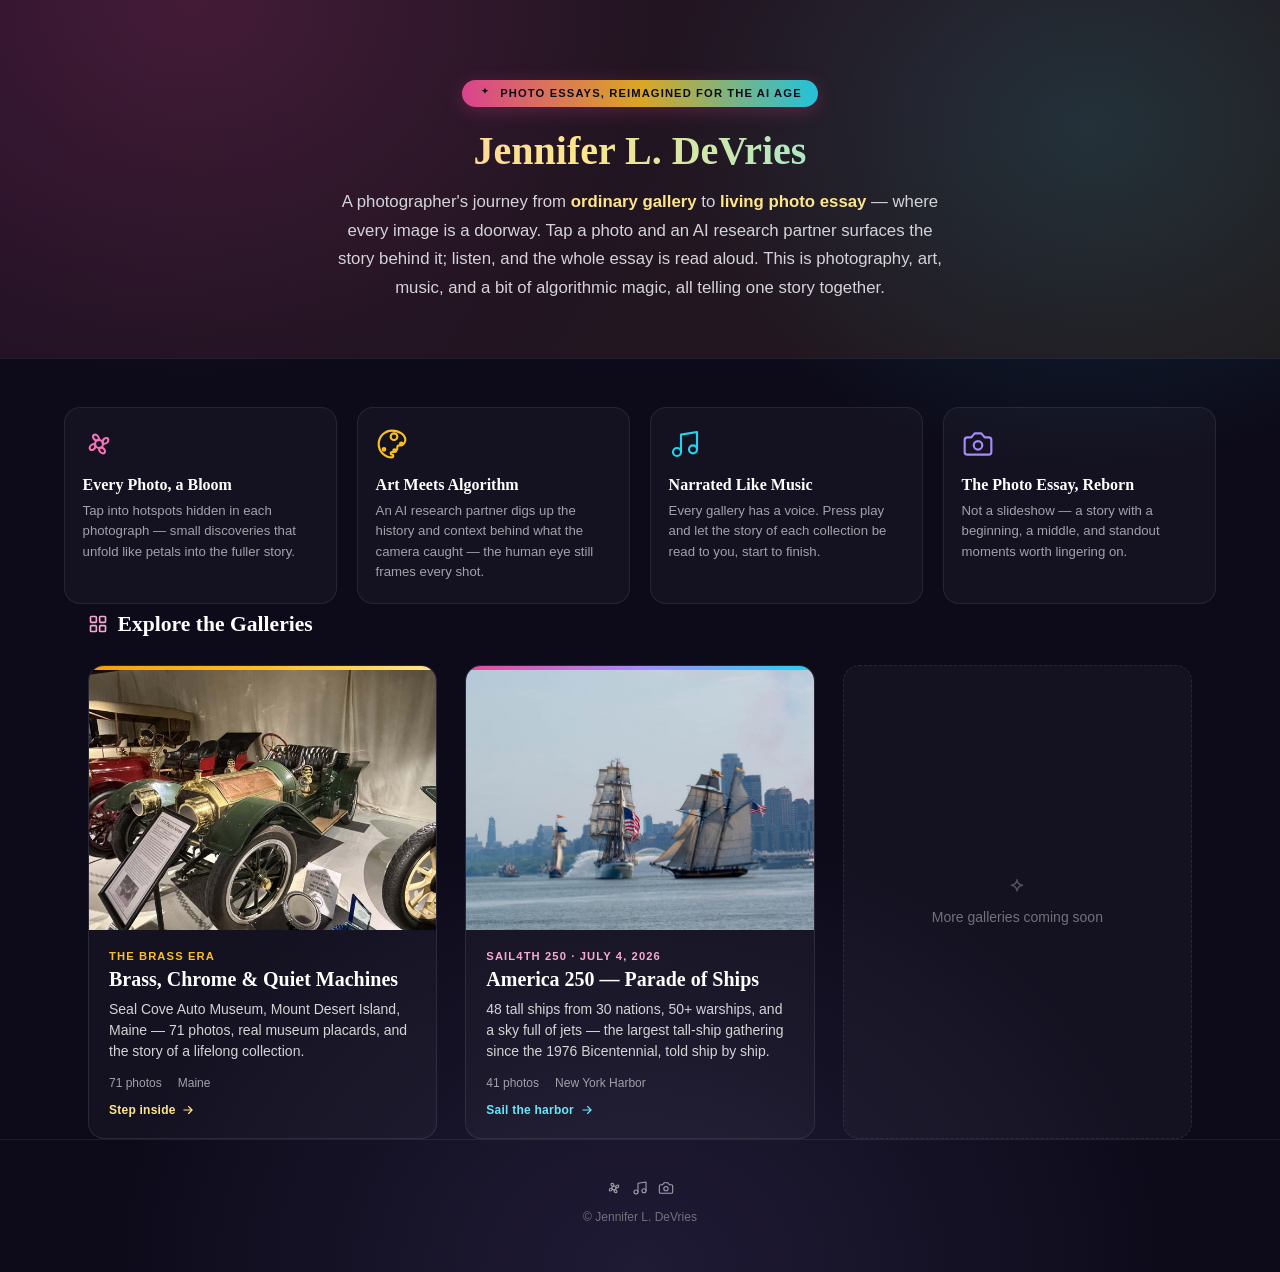
==== index.html @ 05c5a24e "Remove photo 28 from Parade of Ships gallery" ====
<!DOCTYPE html>
<html lang="en">
<head>
<meta charset="UTF-8" />
<meta name="viewport" content="width=device-width, initial-scale=1.0" />
<title>Jennifer L. DeVries — Photo Essays, Reimagined</title>
<meta name="description" content="Interactive photo essays by Jennifer L. DeVries — where an AI research eye meets the classic art of photography, with every image ready to be tapped, explored, and heard." />

<!-- Social share preview tags -->
<meta property="og:type" content="website" />
<meta property="og:title" content="Jennifer L. DeVries — Photo Essays, Reimagined" />
<meta property="og:description" content="Interactive photo essays where the age of AI meets the classic art of the photo essay — tap any photo to explore its story." />
<meta property="og:image" content="https://www.jenniferldevries.com/seal-cove-cover.jpg" />
<meta name="twitter:card" content="summary_large_image" />

<style>
  /* This page is intentionally dependency-free: plain HTML + CSS, no
     JavaScript, no CDN scripts, no build step. It will never show a blank
     page from a blocked network request, because it doesn't make any.
     Animation is decorative only and respects prefers-reduced-motion. */

  * { box-sizing: border-box; }
  html, body { margin: 0; padding: 0; }
  body {
    font-family: -apple-system, BlinkMacSystemFont, "Segoe UI", Roboto, Helvetica, Arial, sans-serif;
    background:
      radial-gradient(ellipse 60% 50% at 15% 0%, rgba(236,72,153,0.16), transparent 60%),
      radial-gradient(ellipse 55% 45% at 85% 10%, rgba(34,211,238,0.14), transparent 60%),
      radial-gradient(ellipse 70% 60% at 50% 100%, rgba(167,139,250,0.12), transparent 60%),
      #0d0b1a;
    color: #ffffff;
    -webkit-font-smoothing: antialiased;
  }
  a { color: inherit; text-decoration: none; }
  img { display: block; max-width: 100%; height: auto; }

  .wrap {
    max-width: 72rem;
    margin: 0 auto;
    padding: 0 1.5rem;
  }

  /* ---------- header ---------- */
  header {
    position: relative;
    text-align: center;
    padding: 5rem 1.5rem 3.5rem;
    overflow: hidden;
    border-bottom: 1px solid rgba(255,255,255,0.08);
  }
  header::before {
    content: "";
    position: absolute;
    inset: 0;
    background: linear-gradient(120deg, rgba(236,72,153,0.10), rgba(251,191,36,0.08) 35%, rgba(34,211,238,0.10) 70%, rgba(167,139,250,0.10));
    background-size: 300% 300%;
    animation: driftGradient 18s ease-in-out infinite;
    z-index: 0;
  }
  @keyframes driftGradient {
    0%   { background-position: 0% 40%; }
    50%  { background-position: 100% 60%; }
    100% { background-position: 0% 40%; }
  }
  @media (prefers-reduced-motion: reduce) {
    header::before { animation: none; }
  }
  header > * { position: relative; z-index: 1; }

  .eyebrow-chip {
    display: inline-flex;
    align-items: center;
    gap: 0.5rem;
    padding: 0.4rem 1rem;
    border-radius: 9999px;
    background: linear-gradient(90deg, rgba(236,72,153,0.9), rgba(251,191,36,0.85), rgba(34,211,238,0.9));
    color: #0d0b1a;
    font-size: 0.7rem;
    font-weight: 700;
    letter-spacing: 0.1em;
    text-transform: uppercase;
    margin-bottom: 1.25rem;
    box-shadow: 0 4px 18px rgba(236,72,153,0.25);
  }

  header h1 {
    font-family: Georgia, 'Times New Roman', serif;
    font-size: 2.5rem;
    margin: 0 0 0.9rem;
    background: linear-gradient(90deg, #f9a8d4, #fde68a 45%, #67e8f9 80%);
    -webkit-background-clip: text;
    background-clip: text;
    color: transparent;
  }
  header p.tagline {
    color: #d4d4d8;
    font-size: 1.05rem;
    margin: 0 auto;
    max-width: 38rem;
    line-height: 1.7;
  }
  header p.tagline strong {
    color: #fde68a;
    font-weight: 600;
  }

  /* ---------- feature strip: what makes these different ---------- */
  .features {
    padding: 3rem 0 0.5rem;
  }
  .features-grid {
    display: grid;
    grid-template-columns: repeat(auto-fit, minmax(200px, 1fr));
    gap: 1.25rem;
  }
  .feature {
    padding: 1.25rem 1.1rem;
    border-radius: 1rem;
    border: 1px solid rgba(255,255,255,0.08);
    background: rgba(255,255,255,0.03);
    text-align: left;
  }
  .feature .feature-icon {
    width: 2rem;
    height: 2rem;
    margin-bottom: 0.75rem;
  }
  .feature h3 {
    font-family: Georgia, 'Times New Roman', serif;
    font-size: 1rem;
    margin: 0 0 0.4rem;
    color: #fff;
  }
  .feature p {
    color: #a1a1aa;
    font-size: 0.825rem;
    line-height: 1.55;
    margin: 0;
  }
  .feature.pink .feature-icon { color: #f472b6; }
  .feature.gold .feature-icon { color: #fbbf24; }
  .feature.teal .feature-icon { color: #22d3ee; }
  .feature.violet .feature-icon { color: #a78bfa; }

  /* ---------- gallery grid ---------- */
  main { padding: 3.5rem 0 5rem; }

  .section-heading {
    display: flex;
    align-items: center;
    gap: 0.6rem;
    margin: 0 0 1.75rem;
    font-family: Georgia, 'Times New Roman', serif;
    font-size: 1.35rem;
    color: #fff;
  }
  .section-heading svg { color: #f9a8d4; flex-shrink: 0; }

  .grid {
    display: grid;
    grid-template-columns: repeat(auto-fill, minmax(280px, 1fr));
    gap: 1.75rem;
  }

  .card {
    position: relative;
    display: block;
    background: rgba(255,255,255,0.03);
    border: 1px solid rgba(255,255,255,0.09);
    border-radius: 1rem;
    overflow: hidden;
    transition: border-color 0.2s ease, transform 0.2s ease, box-shadow 0.2s ease;
  }
  .card .accent-bar {
    height: 4px;
    width: 100%;
  }
  .card.theme-brass .accent-bar { background: linear-gradient(90deg, #f59e0b, #fbbf24, #fde68a); }
  .card.theme-patriot .accent-bar { background: linear-gradient(90deg, #ec4899, #a78bfa, #22d3ee); }

  .card:hover {
    border-color: rgba(255,255,255,0.25);
    transform: translateY(-4px);
    box-shadow: 0 16px 40px rgba(0,0,0,0.35);
  }
  .card .cover {
    width: 100%;
    aspect-ratio: 4 / 3;
    object-fit: cover;
    background: #171717;
  }
  .card .card-body { padding: 1.25rem; }
  .card .card-eyebrow {
    text-transform: uppercase;
    letter-spacing: 0.1em;
    font-size: 0.7rem;
    font-weight: 700;
    margin: 0 0 0.4rem;
  }
  .card.theme-brass .card-eyebrow { color: #fbbf24; }
  .card.theme-patriot .card-eyebrow { color: #f9a8d4; }

  .card h2 {
    font-family: Georgia, 'Times New Roman', serif;
    font-size: 1.25rem;
    margin: 0 0 0.5rem;
  }
  .card p.desc {
    color: #d4d4d4;
    font-size: 0.875rem;
    line-height: 1.5;
    margin: 0 0 0.85rem;
  }
  .card .meta {
    color: #a1a1aa;
    font-size: 0.75rem;
    display: flex;
    gap: 1rem;
    margin-bottom: 0.6rem;
  }
  .card .cta {
    display: inline-flex;
    align-items: center;
    gap: 0.35rem;
    font-size: 0.75rem;
    font-weight: 700;
    letter-spacing: 0.02em;
  }
  .card.theme-brass .cta { color: #fde68a; }
  .card.theme-patriot .cta { color: #67e8f9; }
  .card:hover .cta svg { transform: translateX(3px); }
  .card .cta svg { transition: transform 0.2s ease; }

  /* A placeholder tile for galleries not yet added, so the grid always
     signals "more coming" rather than looking finished/empty. */
  .card.placeholder {
    display: flex;
    flex-direction: column;
    align-items: center;
    justify-content: center;
    min-height: 100%;
    border-style: dashed;
    color: #71717a;
    font-size: 0.875rem;
    text-align: center;
    padding: 2rem;
    cursor: default;
    gap: 0.6rem;
  }
  .card.placeholder:hover {
    border-color: rgba(255,255,255,0.09);
    transform: none;
    box-shadow: none;
  }
  .card.placeholder svg { color: #52525b; }

  footer {
    text-align: center;
    color: #71717a;
    font-size: 0.75rem;
    padding: 2.5rem 1.5rem 3rem;
    border-top: 1px solid rgba(255,255,255,0.08);
  }
  footer .footer-flourish {
    display: flex;
    justify-content: center;
    gap: 0.6rem;
    margin-bottom: 0.9rem;
    color: #a1a1aa;
  }
</style>
</head>
<body>

<header>
  <span class="eyebrow-chip">
    <!-- sparkle -->
    <svg width="14" height="14" viewBox="0 0 24 24" fill="currentColor"><path d="M12 2c.6 3.6 2.4 5.4 6 6-3.6.6-5.4 2.4-6 6-.6-3.6-2.4-5.4-6-6 3.6-.6 5.4-2.4 6-6Z"/></svg>
    Photo Essays, Reimagined for the AI Age
  </span>
  <h1>Jennifer L. DeVries</h1>
  <p class="tagline">
    A photographer's journey from <strong>ordinary gallery</strong> to
    <strong>living photo essay</strong> — where every image is a doorway.
    Tap a photo and an AI research partner surfaces the story behind it;
    listen, and the whole essay is read aloud. This is photography, art,
    music, and a bit of algorithmic magic, all telling one story together.
  </p>
</header>

<div class="wrap features">
  <div class="features-grid">
    <div class="feature pink">
      <svg class="feature-icon" viewBox="0 0 24 24" fill="none" stroke="currentColor" stroke-width="1.6" stroke-linecap="round" stroke-linejoin="round">
        <circle cx="12" cy="12" r="3"/>
        <path d="M12 9c0-2.5-1.5-4-3-4s-2 1.5-1 3 2.5 1.5 4 1Z"/>
        <path d="M15 12c2.5 0 4-1.5 4-3s-1.5-2-3-1-1.5 2.5-1 4Z"/>
        <path d="M12 15c0 2.5 1.5 4 3 4s2-1.5 1-3-2.5-1.5-4-1Z"/>
        <path d="M9 12c-2.5 0-4 1.5-4 3s1.5 2 3 1 1.5-2.5 1-4Z"/>
      </svg>
      <h3>Every Photo, a Bloom</h3>
      <p>Tap into hotspots hidden in each photograph — small discoveries that unfold like petals into the fuller story.</p>
    </div>
    <div class="feature gold">
      <svg class="feature-icon" viewBox="0 0 24 24" fill="none" stroke="currentColor" stroke-width="1.6" stroke-linecap="round" stroke-linejoin="round">
        <circle cx="13.5" cy="6.5" r="2.5"/><circle cx="19" cy="12" r="1"/><circle cx="6" cy="16" r="1"/><circle cx="14" cy="17" r="1"/>
        <path d="M12 2C6.5 2 2 6.5 2 12s4.5 10 10 10a1 1 0 0 0 0-2 1 1 0 0 1 0-2h1a3 3 0 0 0 3-3v-.5A1.5 1.5 0 0 1 17.5 13H18a4 4 0 0 0 4-4c0-3.9-4.5-7-10-7Z"/>
      </svg>
      <h3>Art Meets Algorithm</h3>
      <p>An AI research partner digs up the history and context behind what the camera caught — the human eye still frames every shot.</p>
    </div>
    <div class="feature teal">
      <svg class="feature-icon" viewBox="0 0 24 24" fill="none" stroke="currentColor" stroke-width="1.6" stroke-linecap="round" stroke-linejoin="round">
        <path d="M9 18V5l12-2v13"/><circle cx="6" cy="18" r="3"/><circle cx="18" cy="16" r="3"/>
      </svg>
      <h3>Narrated Like Music</h3>
      <p>Every gallery has a voice. Press play and let the story of each collection be read to you, start to finish.</p>
    </div>
    <div class="feature violet">
      <svg class="feature-icon" viewBox="0 0 24 24" fill="none" stroke="currentColor" stroke-width="1.6" stroke-linecap="round" stroke-linejoin="round">
        <path d="M14.5 4h-5L7 7H4a2 2 0 0 0-2 2v9a2 2 0 0 0 2 2h16a2 2 0 0 0 2-2V9a2 2 0 0 0-2-2h-3l-2.5-3Z"/><circle cx="12" cy="13" r="3.2"/>
      </svg>
      <h3>The Photo Essay, Reborn</h3>
      <p>Not a slideshow — a story with a beginning, a middle, and standout moments worth lingering on.</p>
    </div>
  </div>
</div>

<main class="wrap">
  <h2 class="section-heading">
    <svg width="20" height="20" viewBox="0 0 24 24" fill="none" stroke="currentColor" stroke-width="2" stroke-linecap="round" stroke-linejoin="round"><rect x="3" y="3" width="7" height="7" rx="1"/><rect x="14" y="3" width="7" height="7" rx="1"/><rect x="14" y="14" width="7" height="7" rx="1"/><rect x="3" y="14" width="7" height="7" rx="1"/></svg>
    Explore the Galleries
  </h2>
  <div class="grid">

    <!-- ===================================================================
         GALLERY LIST
         To add a new gallery: copy one <a class="card"> block, update the
         href, cover image path, title, description, photo count/date, and
         theme class (theme-brass / theme-patriot, or add a new accent
         combo). Then upload the new gallery's folder alongside this file.
         =================================================================== -->

    <a class="card theme-brass" href="/seal-cove-auto-museum/">
      <div class="accent-bar"></div>
      <img class="cover" src="seal-cove-cover.jpg" alt="1910 Pierce-Arrow at Seal Cove Auto Museum" />
      <div class="card-body">
        <p class="card-eyebrow">The Brass Era</p>
        <h2>Brass, Chrome &amp; Quiet Machines</h2>
        <p class="desc">
          Seal Cove Auto Museum, Mount Desert Island, Maine — 71 photos,
          real museum placards, and the story of a lifelong collection.
        </p>
        <div class="meta">
          <span>71 photos</span>
          <span>Maine</span>
        </div>
        <span class="cta">
          Step inside
          <svg width="14" height="14" viewBox="0 0 24 24" fill="none" stroke="currentColor" stroke-width="2" stroke-linecap="round" stroke-linejoin="round"><path d="M5 12h14M13 6l6 6-6 6"/></svg>
        </span>
      </div>
    </a>

    <a class="card theme-patriot" href="/america250-parade-of-ships/">
      <div class="accent-bar"></div>
      <img class="cover" src="america250-parade-of-ships-cover.jpg" alt="Three tall ships and a fireboat on the Hudson River with the Manhattan skyline behind them" />
      <div class="card-body">
        <p class="card-eyebrow">Sail4th 250 · July 4, 2026</p>
        <h2>America 250 — Parade of Ships</h2>
        <p class="desc">
          48 tall ships from 30 nations, 50+ warships, and a sky full of jets —
          the largest tall-ship gathering since the 1976 Bicentennial, told
          ship by ship.
        </p>
        <div class="meta">
          <span>41 photos</span>
          <span>New York Harbor</span>
        </div>
        <span class="cta">
          Sail the harbor
          <svg width="14" height="14" viewBox="0 0 24 24" fill="none" stroke="currentColor" stroke-width="2" stroke-linecap="round" stroke-linejoin="round"><path d="M5 12h14M13 6l6 6-6 6"/></svg>
        </span>
      </div>
    </a>

    <div class="card placeholder">
      <svg width="22" height="22" viewBox="0 0 24 24" fill="none" stroke="currentColor" stroke-width="1.6" stroke-linecap="round" stroke-linejoin="round"><path d="M12 2c.6 3.6 2.4 5.4 6 6-3.6.6-5.4 2.4-6 6-.6-3.6-2.4-5.4-6-6 3.6-.6 5.4-2.4 6-6Z"/></svg>
      More galleries coming soon
    </div>

  </div>
</main>

<footer>
  <div class="footer-flourish">
    <svg width="16" height="16" viewBox="0 0 24 24" fill="none" stroke="currentColor" stroke-width="1.6" stroke-linecap="round" stroke-linejoin="round"><circle cx="12" cy="12" r="3"/><path d="M12 9c0-2.5-1.5-4-3-4s-2 1.5-1 3 2.5 1.5 4 1Z"/><path d="M15 12c2.5 0 4-1.5 4-3s-1.5-2-3-1-1.5 2.5-1 4Z"/><path d="M12 15c0 2.5 1.5 4 3 4s2-1.5 1-3-2.5-1.5-4-1Z"/><path d="M9 12c-2.5 0-4 1.5-4 3s1.5 2 3 1 1.5-2.5 1-4Z"/></svg>
    <svg width="16" height="16" viewBox="0 0 24 24" fill="none" stroke="currentColor" stroke-width="1.6" stroke-linecap="round" stroke-linejoin="round"><path d="M9 18V5l12-2v13"/><circle cx="6" cy="18" r="3"/><circle cx="18" cy="16" r="3"/></svg>
    <svg width="16" height="16" viewBox="0 0 24 24" fill="none" stroke="currentColor" stroke-width="1.6" stroke-linecap="round" stroke-linejoin="round"><path d="M14.5 4h-5L7 7H4a2 2 0 0 0-2 2v9a2 2 0 0 0 2 2h16a2 2 0 0 0 2-2V9a2 2 0 0 0-2-2h-3l-2.5-3Z"/><circle cx="12" cy="13" r="3.2"/></svg>
  </div>
  © Jennifer L. DeVries
</footer>

</body>
</html>
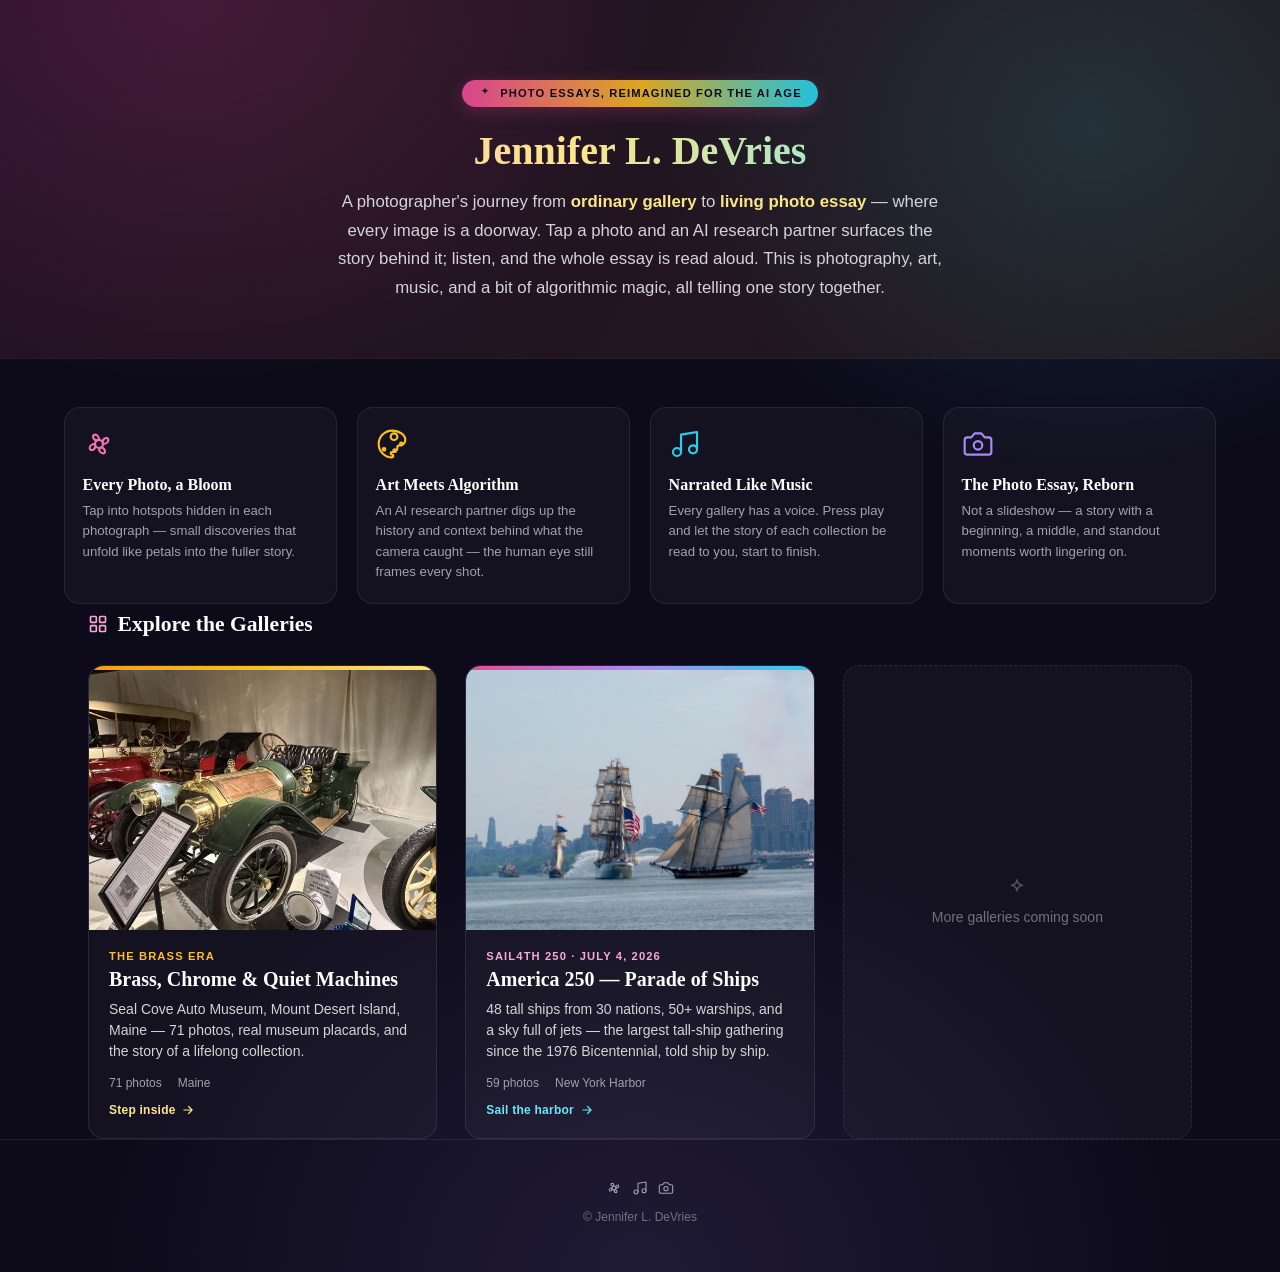
==== commit 63855f3e: "Group gallery by ship, feature American vessels, add 17 new photos (43-60)" ====
--- a/index.html
+++ b/index.html
@@ -374,7 +374,7 @@
           ship by ship.
         </p>
         <div class="meta">
-          <span>41 photos</span>
+          <span>59 photos</span>
           <span>New York Harbor</span>
         </div>
         <span class="cta">
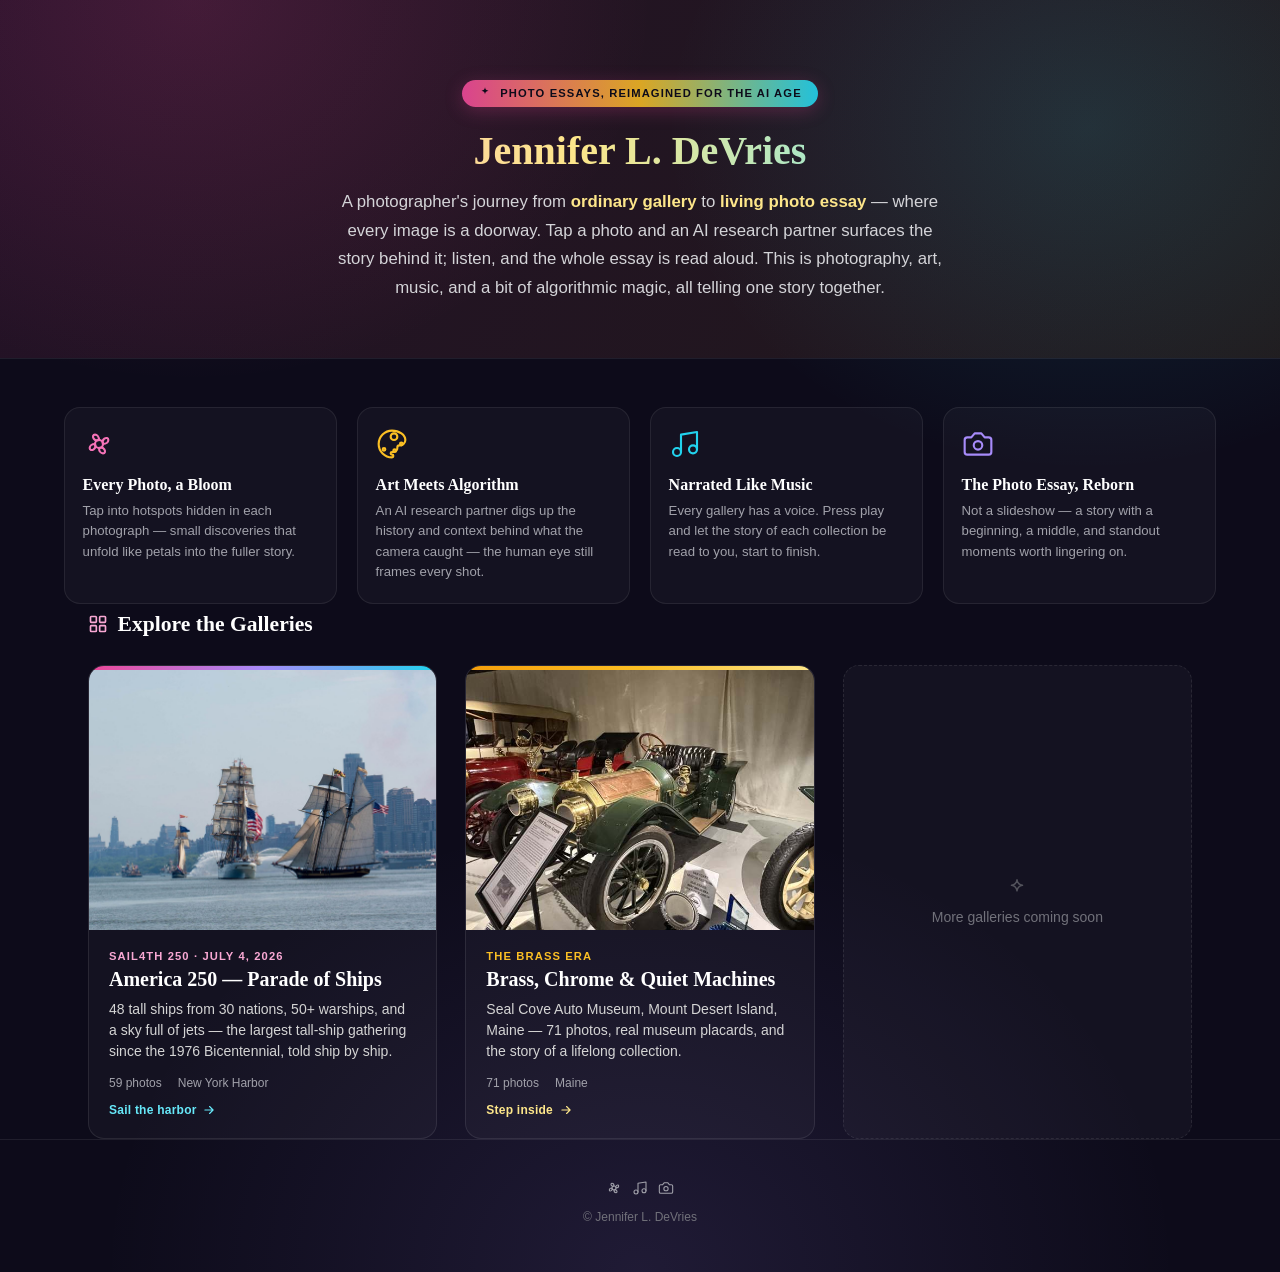
==== commit 6f1a2210: "updated order of gallery thumbnails and added Mindy" ====
--- a/index.html
+++ b/index.html
@@ -341,27 +341,6 @@
          combo). Then upload the new gallery's folder alongside this file.
          =================================================================== -->
 
-    <a class="card theme-brass" href="/seal-cove-auto-museum/">
-      <div class="accent-bar"></div>
-      <img class="cover" src="seal-cove-cover.jpg" alt="1910 Pierce-Arrow at Seal Cove Auto Museum" />
-      <div class="card-body">
-        <p class="card-eyebrow">The Brass Era</p>
-        <h2>Brass, Chrome &amp; Quiet Machines</h2>
-        <p class="desc">
-          Seal Cove Auto Museum, Mount Desert Island, Maine — 71 photos,
-          real museum placards, and the story of a lifelong collection.
-        </p>
-        <div class="meta">
-          <span>71 photos</span>
-          <span>Maine</span>
-        </div>
-        <span class="cta">
-          Step inside
-          <svg width="14" height="14" viewBox="0 0 24 24" fill="none" stroke="currentColor" stroke-width="2" stroke-linecap="round" stroke-linejoin="round"><path d="M5 12h14M13 6l6 6-6 6"/></svg>
-        </span>
-      </div>
-    </a>
-
     <a class="card theme-patriot" href="/america250-parade-of-ships/">
       <div class="accent-bar"></div>
       <img class="cover" src="america250-parade-of-ships-cover.jpg" alt="Three tall ships and a fireboat on the Hudson River with the Manhattan skyline behind them" />
@@ -384,6 +363,27 @@
       </div>
     </a>
 
+    <a class="card theme-brass" href="/seal-cove-auto-museum/">
+      <div class="accent-bar"></div>
+      <img class="cover" src="seal-cove-cover.jpg" alt="1910 Pierce-Arrow at Seal Cove Auto Museum" />
+      <div class="card-body">
+        <p class="card-eyebrow">The Brass Era</p>
+        <h2>Brass, Chrome &amp; Quiet Machines</h2>
+        <p class="desc">
+          Seal Cove Auto Museum, Mount Desert Island, Maine — 71 photos,
+          real museum placards, and the story of a lifelong collection.
+        </p>
+        <div class="meta">
+          <span>71 photos</span>
+          <span>Maine</span>
+        </div>
+        <span class="cta">
+          Step inside
+          <svg width="14" height="14" viewBox="0 0 24 24" fill="none" stroke="currentColor" stroke-width="2" stroke-linecap="round" stroke-linejoin="round"><path d="M5 12h14M13 6l6 6-6 6"/></svg>
+        </span>
+      </div>
+    </a>
+
     <div class="card placeholder">
       <svg width="22" height="22" viewBox="0 0 24 24" fill="none" stroke="currentColor" stroke-width="1.6" stroke-linecap="round" stroke-linejoin="round"><path d="M12 2c.6 3.6 2.4 5.4 6 6-3.6.6-5.4 2.4-6 6-.6-3.6-2.4-5.4-6-6 3.6-.6 5.4-2.4 6-6Z"/></svg>
       More galleries coming soon
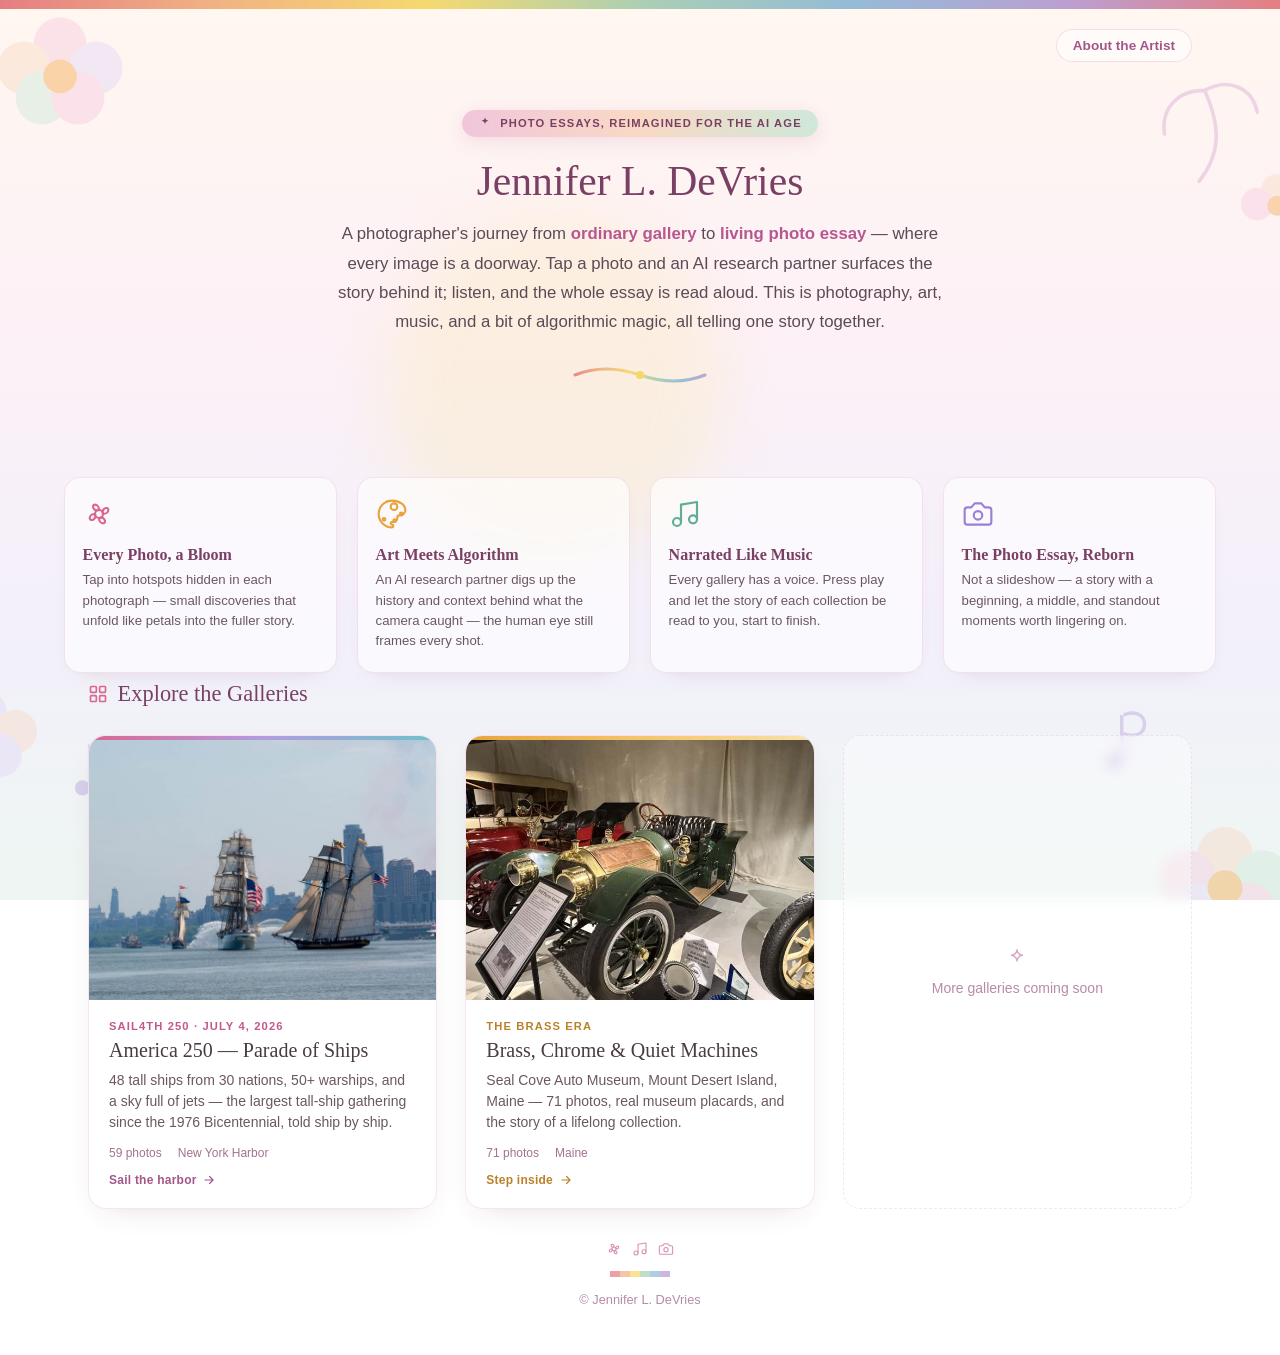
==== commit cc9f811c: "Softer Landing Pages" ====
--- a/index.html
+++ b/index.html
@@ -17,55 +17,85 @@
   /* This page is intentionally dependency-free: plain HTML + CSS, no
      JavaScript, no CDN scripts, no build step. It will never show a blank
      page from a blocked network request, because it doesn't make any.
+     Decorative flowers/notes are inline SVG for the same reason.
      Animation is decorative only and respects prefers-reduced-motion. */
 
   * { box-sizing: border-box; }
   html, body { margin: 0; padding: 0; }
   body {
     font-family: -apple-system, BlinkMacSystemFont, "Segoe UI", Roboto, Helvetica, Arial, sans-serif;
-    background:
-      radial-gradient(ellipse 60% 50% at 15% 0%, rgba(236,72,153,0.16), transparent 60%),
-      radial-gradient(ellipse 55% 45% at 85% 10%, rgba(34,211,238,0.14), transparent 60%),
-      radial-gradient(ellipse 70% 60% at 50% 100%, rgba(167,139,250,0.12), transparent 60%),
-      #0d0b1a;
-    color: #ffffff;
+    background: linear-gradient(180deg, #fff7f0 0%, #fdf1f6 35%, #f3f0fb 70%, #eef6f2 100%);
+    background-attachment: fixed;
+    color: #4a3b45;
     -webkit-font-smoothing: antialiased;
+    position: relative;
+    overflow-x: hidden;
   }
   a { color: inherit; text-decoration: none; }
   img { display: block; max-width: 100%; height: auto; }
 
+  /* Pride-flag ribbon — soft palette, but a touch bolder than before */
+  .pride-ribbon {
+    height: 9px;
+    width: 100%;
+    background: linear-gradient(90deg,
+      #e4787c 0%, #f0ae7e 16.6%, #f5d868 33.3%,
+      #a7cdb0 50%, #8fb8d6 66.6%, #b79bd0 83.3%, #e4787c 100%);
+    opacity: 0.95;
+  }
+
+  /* ---------- soft decorative background ---------- */
+  .bg-deco {
+    position: fixed;
+    inset: 0;
+    z-index: 0;
+    pointer-events: none;
+    overflow: hidden;
+  }
+  .bg-deco svg { position: absolute; opacity: 0.5; }
+  .bg-deco .d1 { top: -40px; left: -60px; width: 240px; }
+  .bg-deco .d2 { top: 6%; right: -70px; width: 200px; }
+  .bg-deco .d3 { bottom: 4%; left: -80px; width: 260px; }
+  .bg-deco .d4 { bottom: -60px; right: -50px; width: 280px; }
+  .bg-deco .d6 { top: 24%; left: 30%; width: 340px; opacity: 0.3; filter: blur(30px); }
+
   .wrap {
+    position: relative;
+    z-index: 1;
     max-width: 72rem;
     margin: 0 auto;
     padding: 0 1.5rem;
   }
 
+  /* ---------- top nav ---------- */
+  .topnav {
+    position: relative;
+    z-index: 1;
+    display: flex;
+    justify-content: flex-end;
+    padding: 1.25rem 1.5rem 0;
+    max-width: 72rem;
+    margin: 0 auto;
+  }
+  .topnav a {
+    font-size: 0.85rem;
+    font-weight: 600;
+    color: #a3568a;
+    padding: 0.5rem 1rem;
+    border-radius: 9999px;
+    background: rgba(255,255,255,0.6);
+    border: 1px solid rgba(194, 88, 143, 0.18);
+  }
+  .topnav a:hover { background: rgba(255,255,255,0.85); }
+
   /* ---------- header ---------- */
   header {
     position: relative;
+    z-index: 1;
     text-align: center;
-    padding: 5rem 1.5rem 3.5rem;
+    padding: 3rem 1.5rem 3rem;
     overflow: hidden;
-    border-bottom: 1px solid rgba(255,255,255,0.08);
-  }
-  header::before {
-    content: "";
-    position: absolute;
-    inset: 0;
-    background: linear-gradient(120deg, rgba(236,72,153,0.10), rgba(251,191,36,0.08) 35%, rgba(34,211,238,0.10) 70%, rgba(167,139,250,0.10));
-    background-size: 300% 300%;
-    animation: driftGradient 18s ease-in-out infinite;
-    z-index: 0;
-  }
-  @keyframes driftGradient {
-    0%   { background-position: 0% 40%; }
-    50%  { background-position: 100% 60%; }
-    100% { background-position: 0% 40%; }
-  }
-  @media (prefers-reduced-motion: reduce) {
-    header::before { animation: none; }
-  }
-  header > * { position: relative; z-index: 1; }
+  }
 
   .eyebrow-chip {
     display: inline-flex;
@@ -73,40 +103,43 @@
     gap: 0.5rem;
     padding: 0.4rem 1rem;
     border-radius: 9999px;
-    background: linear-gradient(90deg, rgba(236,72,153,0.9), rgba(251,191,36,0.85), rgba(34,211,238,0.9));
-    color: #0d0b1a;
+    background: linear-gradient(90deg, #f0c6db, #f9d9c4, #cfe8d9);
+    color: #7a4064;
     font-size: 0.7rem;
     font-weight: 700;
     letter-spacing: 0.1em;
     text-transform: uppercase;
     margin-bottom: 1.25rem;
-    box-shadow: 0 4px 18px rgba(236,72,153,0.25);
+    box-shadow: 0 4px 18px rgba(217,143,179,0.25);
   }
 
   header h1 {
     font-family: Georgia, 'Times New Roman', serif;
-    font-size: 2.5rem;
+    font-weight: 400;
+    font-size: 2.6rem;
     margin: 0 0 0.9rem;
-    background: linear-gradient(90deg, #f9a8d4, #fde68a 45%, #67e8f9 80%);
-    -webkit-background-clip: text;
-    background-clip: text;
-    color: transparent;
+    color: #7a4064;
   }
   header p.tagline {
-    color: #d4d4d8;
+    color: #5c4a56;
     font-size: 1.05rem;
     margin: 0 auto;
     max-width: 38rem;
-    line-height: 1.7;
+    line-height: 1.75;
   }
   header p.tagline strong {
-    color: #fde68a;
-    font-weight: 600;
+    color: #b7578f;
+    font-weight: 700;
+  }
+
+  header .divider {
+    margin: 1.75rem auto 0;
+    width: 140px;
   }
 
   /* ---------- feature strip: what makes these different ---------- */
   .features {
-    padding: 3rem 0 0.5rem;
+    padding: 2.5rem 0 0.5rem;
   }
   .features-grid {
     display: grid;
@@ -116,9 +149,11 @@
   .feature {
     padding: 1.25rem 1.1rem;
     border-radius: 1rem;
-    border: 1px solid rgba(255,255,255,0.08);
-    background: rgba(255,255,255,0.03);
+    border: 1px solid rgba(194, 88, 143, 0.15);
+    background: rgba(255,255,255,0.6);
+    backdrop-filter: blur(6px);
     text-align: left;
+    box-shadow: 0 10px 24px -18px rgba(122, 64, 100, 0.3);
   }
   .feature .feature-icon {
     width: 2rem;
@@ -129,21 +164,21 @@
     font-family: Georgia, 'Times New Roman', serif;
     font-size: 1rem;
     margin: 0 0 0.4rem;
-    color: #fff;
+    color: #7a4064;
   }
   .feature p {
-    color: #a1a1aa;
+    color: #6b5763;
     font-size: 0.825rem;
     line-height: 1.55;
     margin: 0;
   }
-  .feature.pink .feature-icon { color: #f472b6; }
-  .feature.gold .feature-icon { color: #fbbf24; }
-  .feature.teal .feature-icon { color: #22d3ee; }
-  .feature.violet .feature-icon { color: #a78bfa; }
+  .feature.pink .feature-icon { color: #d9678f; }
+  .feature.gold .feature-icon { color: #e8a33c; }
+  .feature.teal .feature-icon { color: #5fae94; }
+  .feature.violet .feature-icon { color: #9a80d4; }
 
   /* ---------- gallery grid ---------- */
-  main { padding: 3.5rem 0 5rem; }
+  main { position: relative; z-index: 1; padding: 3rem 0 5rem; }
 
   .section-heading {
     display: flex;
@@ -151,10 +186,11 @@
     gap: 0.6rem;
     margin: 0 0 1.75rem;
     font-family: Georgia, 'Times New Roman', serif;
-    font-size: 1.35rem;
-    color: #fff;
-  }
-  .section-heading svg { color: #f9a8d4; flex-shrink: 0; }
+    font-weight: 400;
+    font-size: 1.4rem;
+    color: #7a4064;
+  }
+  .section-heading svg { color: #d9678f; flex-shrink: 0; }
 
   .grid {
     display: grid;
@@ -165,29 +201,31 @@
   .card {
     position: relative;
     display: block;
-    background: rgba(255,255,255,0.03);
-    border: 1px solid rgba(255,255,255,0.09);
-    border-radius: 1rem;
+    background: rgba(255,255,255,0.72);
+    backdrop-filter: blur(6px);
+    border: 1px solid rgba(194, 88, 143, 0.15);
+    border-radius: 1.1rem;
     overflow: hidden;
+    box-shadow: 0 10px 30px -18px rgba(122, 64, 100, 0.3);
     transition: border-color 0.2s ease, transform 0.2s ease, box-shadow 0.2s ease;
   }
   .card .accent-bar {
     height: 4px;
     width: 100%;
   }
-  .card.theme-brass .accent-bar { background: linear-gradient(90deg, #f59e0b, #fbbf24, #fde68a); }
-  .card.theme-patriot .accent-bar { background: linear-gradient(90deg, #ec4899, #a78bfa, #22d3ee); }
+  .card.theme-brass .accent-bar { background: linear-gradient(90deg, #e8a33c, #f4c569, #f9e2a8); }
+  .card.theme-patriot .accent-bar { background: linear-gradient(90deg, #d9678f, #b39be0, #6fc2c9); }
 
   .card:hover {
-    border-color: rgba(255,255,255,0.25);
+    border-color: rgba(194, 88, 143, 0.35);
     transform: translateY(-4px);
-    box-shadow: 0 16px 40px rgba(0,0,0,0.35);
+    box-shadow: 0 18px 38px -16px rgba(122, 64, 100, 0.4);
   }
   .card .cover {
     width: 100%;
     aspect-ratio: 4 / 3;
     object-fit: cover;
-    background: #171717;
+    background: #f3e9ee;
   }
   .card .card-body { padding: 1.25rem; }
   .card .card-eyebrow {
@@ -197,22 +235,24 @@
     font-weight: 700;
     margin: 0 0 0.4rem;
   }
-  .card.theme-brass .card-eyebrow { color: #fbbf24; }
-  .card.theme-patriot .card-eyebrow { color: #f9a8d4; }
+  .card.theme-brass .card-eyebrow { color: #b9822a; }
+  .card.theme-patriot .card-eyebrow { color: #c2588f; }
 
   .card h2 {
     font-family: Georgia, 'Times New Roman', serif;
+    font-weight: 400;
     font-size: 1.25rem;
     margin: 0 0 0.5rem;
+    color: #4a3b45;
   }
   .card p.desc {
-    color: #d4d4d4;
+    color: #6b5763;
     font-size: 0.875rem;
     line-height: 1.5;
     margin: 0 0 0.85rem;
   }
   .card .meta {
-    color: #a1a1aa;
+    color: #a3728f;
     font-size: 0.75rem;
     display: flex;
     gap: 1rem;
@@ -226,8 +266,8 @@
     font-weight: 700;
     letter-spacing: 0.02em;
   }
-  .card.theme-brass .cta { color: #fde68a; }
-  .card.theme-patriot .cta { color: #67e8f9; }
+  .card.theme-brass .cta { color: #b9822a; }
+  .card.theme-patriot .cta { color: #a3568a; }
   .card:hover .cta svg { transform: translateX(3px); }
   .card .cta svg { transition: transform 0.2s ease; }
 
@@ -240,7 +280,9 @@
     justify-content: center;
     min-height: 100%;
     border-style: dashed;
-    color: #71717a;
+    background: rgba(255,255,255,0.35);
+    box-shadow: none;
+    color: #b78ba9;
     font-size: 0.875rem;
     text-align: center;
     padding: 2rem;
@@ -248,29 +290,105 @@
     gap: 0.6rem;
   }
   .card.placeholder:hover {
-    border-color: rgba(255,255,255,0.09);
+    border-color: rgba(194, 88, 143, 0.15);
     transform: none;
     box-shadow: none;
   }
-  .card.placeholder svg { color: #52525b; }
+  .card.placeholder svg { color: #d9a9c4; }
 
   footer {
+    position: relative;
+    z-index: 1;
     text-align: center;
-    color: #71717a;
-    font-size: 0.75rem;
-    padding: 2.5rem 1.5rem 3rem;
-    border-top: 1px solid rgba(255,255,255,0.08);
+    color: #b78ba9;
+    font-size: 0.8rem;
+    padding: 2rem 1.5rem 3rem;
   }
   footer .footer-flourish {
     display: flex;
     justify-content: center;
     gap: 0.6rem;
     margin-bottom: 0.9rem;
-    color: #a1a1aa;
+    color: #d98fb3;
+  }
+
+  @media (max-width: 600px) {
+    header { padding: 2.25rem 1.25rem 2rem; }
+    header h1 { font-size: 2rem; }
+    .bg-deco .d1, .bg-deco .d2, .bg-deco .d3, .bg-deco .d4 { width: 150px; }
   }
 </style>
 </head>
 <body>
+
+<div class="pride-ribbon" aria-hidden="true"></div>
+
+<!-- Soft decorative background: flowers and floating music notes, all
+     inline so the page never depends on an external image. -->
+<div class="bg-deco" aria-hidden="true">
+  <svg class="d1" viewBox="0 0 200 200" fill="none" xmlns="http://www.w3.org/2000/svg">
+    <g opacity="0.9">
+      <circle cx="100" cy="70" r="22" fill="#f6c9df"/>
+      <circle cx="70" cy="90" r="22" fill="#f9d9c4"/>
+      <circle cx="130" cy="90" r="22" fill="#e3d6f7"/>
+      <circle cx="85" cy="115" r="22" fill="#cfe8d9"/>
+      <circle cx="115" cy="115" r="22" fill="#f6c9df"/>
+      <circle cx="100" cy="97" r="14" fill="#f4a94f"/>
+    </g>
+  </svg>
+  <svg class="d2" viewBox="0 0 220 220" fill="none" xmlns="http://www.w3.org/2000/svg">
+    <g opacity="0.85">
+      <path d="M60 40c18 40 18 70-6 100M60 40c26-14 52-4 58 24M60 40c-30 0-48 20-44 48" stroke="#d9a9d0" stroke-width="4" fill="none" stroke-linecap="round"/>
+      <circle cx="140" cy="150" r="18" fill="#f9d9c4"/>
+      <circle cx="118" cy="165" r="18" fill="#f6c9df"/>
+      <circle cx="162" cy="165" r="18" fill="#e3d6f7"/>
+      <circle cx="140" cy="167" r="11" fill="#f4a94f"/>
+    </g>
+  </svg>
+  <svg class="d3" viewBox="0 0 240 200" fill="none" xmlns="http://www.w3.org/2000/svg">
+    <g opacity="0.85">
+      <circle cx="60" cy="60" r="20" fill="#e3d6f7"/>
+      <circle cx="32" cy="78" r="20" fill="#f6c9df"/>
+      <circle cx="88" cy="78" r="20" fill="#f9d9c4"/>
+      <circle cx="46" cy="100" r="20" fill="#cfe8d9"/>
+      <circle cx="74" cy="100" r="20" fill="#e3d6f7"/>
+      <circle cx="60" cy="82" r="12" fill="#f4a94f"/>
+    </g>
+    <g fill="#b7a3e0" opacity="0.9">
+      <circle cx="150" cy="130" r="7"/>
+      <rect x="155" y="90" width="3" height="42"/>
+      <path d="M158 90c10-4 18 0 18 8s-8 12-18 8" fill="none" stroke="#b7a3e0" stroke-width="3"/>
+    </g>
+    <g fill="#d98fb3" opacity="0.85">
+      <circle cx="195" cy="150" r="6"/>
+      <rect x="199" y="118" width="2.6" height="34"/>
+    </g>
+  </svg>
+  <svg class="d4" viewBox="0 0 240 240" fill="none" xmlns="http://www.w3.org/2000/svg">
+    <g opacity="0.85">
+      <circle cx="150" cy="150" r="24" fill="#f9d9c4"/>
+      <circle cx="118" cy="170" r="24" fill="#f6c9df"/>
+      <circle cx="182" cy="170" r="24" fill="#cfe8d9"/>
+      <circle cx="130" cy="198" r="24" fill="#e3d6f7"/>
+      <circle cx="170" cy="198" r="24" fill="#f6c9df"/>
+      <circle cx="150" cy="178" r="15" fill="#f4a94f"/>
+    </g>
+    <g fill="#b7a3e0" opacity="0.85">
+      <circle cx="55" cy="70" r="7"/>
+      <rect x="60" y="30" width="3" height="42"/>
+      <path d="M63 30c10-4 18 0 18 8s-8 12-18 8" fill="none" stroke="#b7a3e0" stroke-width="3"/>
+    </g>
+  </svg>
+
+  <!-- soft yellow glow, tucked behind the content -->
+  <svg class="d6" viewBox="0 0 200 200" fill="none" xmlns="http://www.w3.org/2000/svg">
+    <circle cx="100" cy="100" r="100" fill="#fbe9ae"/>
+  </svg>
+</div>
+
+<nav class="topnav">
+  <a href="/about/">About the Artist</a>
+</nav>
 
 <header>
   <span class="eyebrow-chip">
@@ -286,6 +404,20 @@
     listen, and the whole essay is read aloud. This is photography, art,
     music, and a bit of algorithmic magic, all telling one story together.
   </p>
+  <svg class="divider" viewBox="0 0 140 20" fill="none" xmlns="http://www.w3.org/2000/svg" aria-hidden="true">
+    <defs>
+      <linearGradient id="prideStroke" x1="0" y1="0" x2="140" y2="0" gradientUnits="userSpaceOnUse">
+        <stop offset="0%" stop-color="#e4787c"/>
+        <stop offset="22%" stop-color="#f0ae7e"/>
+        <stop offset="42%" stop-color="#f5d868"/>
+        <stop offset="60%" stop-color="#a7cdb0"/>
+        <stop offset="80%" stop-color="#8fb8d6"/>
+        <stop offset="100%" stop-color="#b79bd0"/>
+      </linearGradient>
+    </defs>
+    <path d="M5 10 Q35 -2 70 10 Q105 22 135 10" stroke="url(#prideStroke)" stroke-width="3" fill="none" stroke-linecap="round" opacity="0.9"/>
+    <circle cx="70" cy="10" r="4" fill="#f5d868"/>
+  </svg>
 </header>
 
 <div class="wrap features">
@@ -398,6 +530,14 @@
     <svg width="16" height="16" viewBox="0 0 24 24" fill="none" stroke="currentColor" stroke-width="1.6" stroke-linecap="round" stroke-linejoin="round"><path d="M9 18V5l12-2v13"/><circle cx="6" cy="18" r="3"/><circle cx="18" cy="16" r="3"/></svg>
     <svg width="16" height="16" viewBox="0 0 24 24" fill="none" stroke="currentColor" stroke-width="1.6" stroke-linecap="round" stroke-linejoin="round"><path d="M14.5 4h-5L7 7H4a2 2 0 0 0-2 2v9a2 2 0 0 0 2 2h16a2 2 0 0 0 2-2V9a2 2 0 0 0-2-2h-3l-2.5-3Z"/><circle cx="12" cy="13" r="3.2"/></svg>
   </div>
+  <svg width="60" height="6" viewBox="0 0 60 6" xmlns="http://www.w3.org/2000/svg" aria-hidden="true" style="display:block; margin:0 auto 0.9rem; opacity:0.7;">
+    <rect x="0" y="0" width="10" height="6" fill="#e4787c"/>
+    <rect x="10" y="0" width="10" height="6" fill="#f0ae7e"/>
+    <rect x="20" y="0" width="10" height="6" fill="#f5d868"/>
+    <rect x="30" y="0" width="10" height="6" fill="#a7cdb0"/>
+    <rect x="40" y="0" width="10" height="6" fill="#8fb8d6"/>
+    <rect x="50" y="0" width="10" height="6" fill="#b79bd0"/>
+  </svg>
   © Jennifer L. DeVries
 </footer>
 
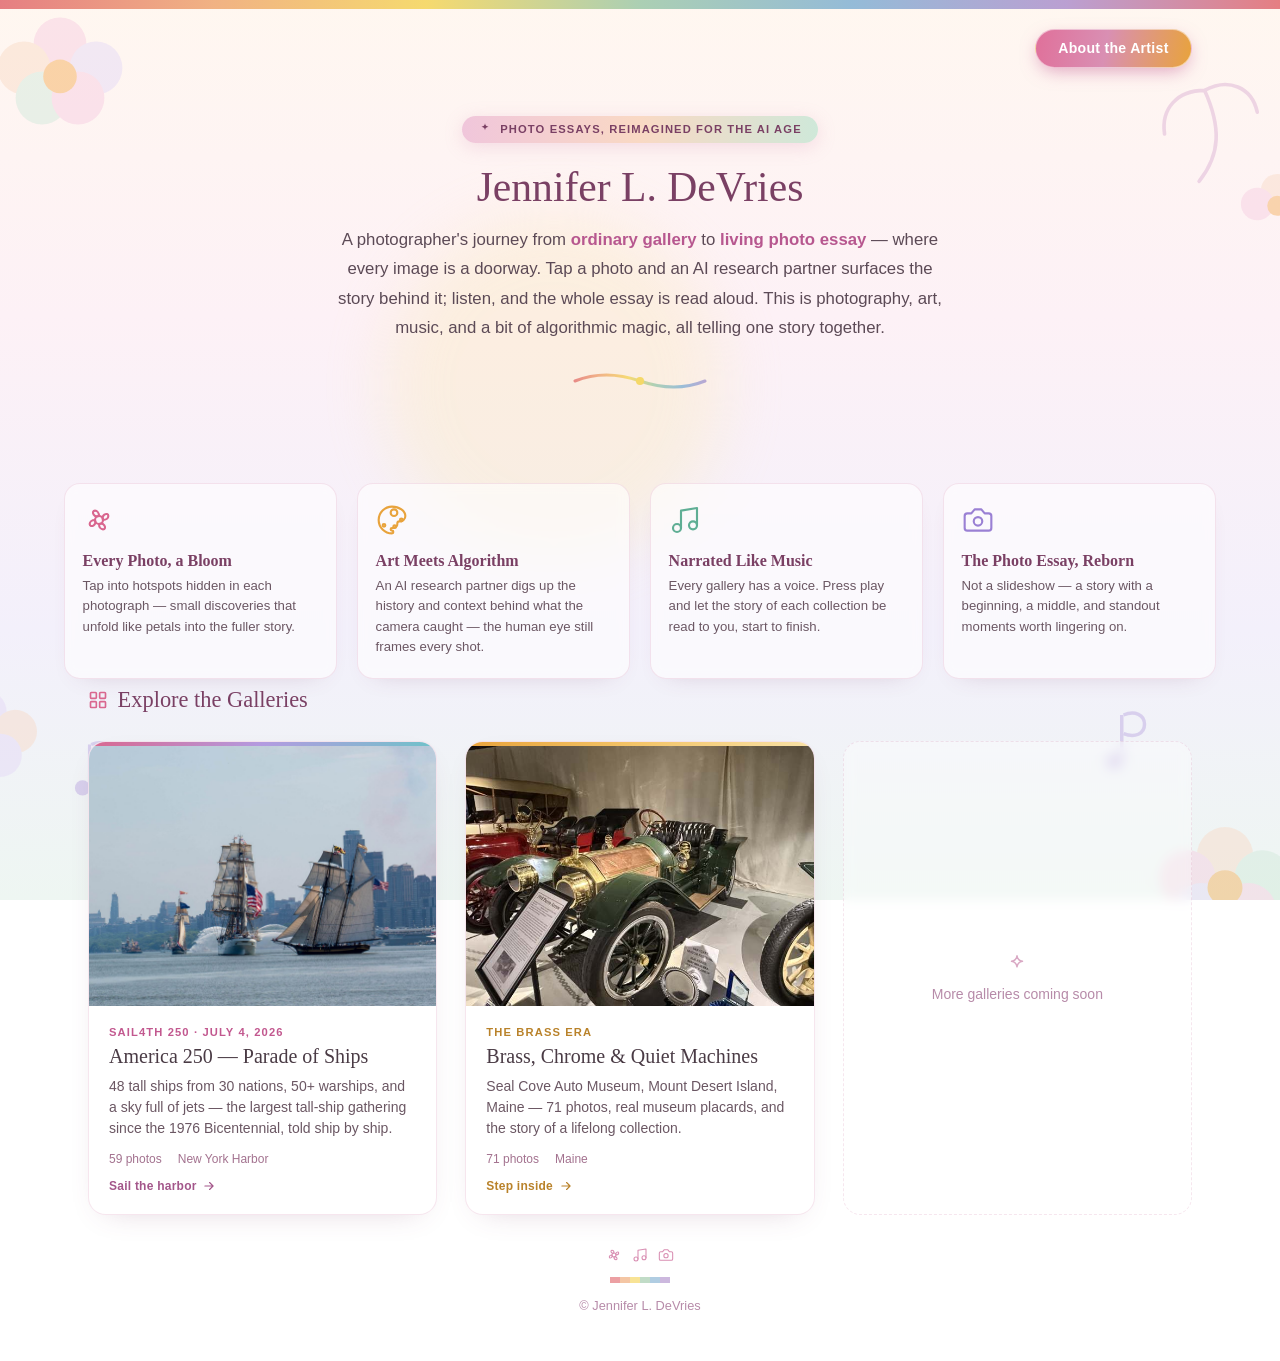
==== commit 46fd2585: "better button" ====
--- a/index.html
+++ b/index.html
@@ -78,15 +78,21 @@
     margin: 0 auto;
   }
   .topnav a {
-    font-size: 0.85rem;
-    font-weight: 600;
-    color: #a3568a;
-    padding: 0.5rem 1rem;
+    font-size: 0.88rem;
+    font-weight: 700;
+    color: #ffffff;
+    padding: 0.65rem 1.4rem;
     border-radius: 9999px;
-    background: rgba(255,255,255,0.6);
-    border: 1px solid rgba(194, 88, 143, 0.18);
-  }
-  .topnav a:hover { background: rgba(255,255,255,0.85); }
+    background: linear-gradient(100deg, #e0709a, #d98fb3 45%, #e8a33c);
+    border: 1px solid rgba(255,255,255,0.5);
+    box-shadow: 0 6px 18px -4px rgba(194, 88, 143, 0.55);
+    letter-spacing: 0.02em;
+    transition: transform 0.15s ease, box-shadow 0.15s ease;
+  }
+  .topnav a:hover {
+    transform: translateY(-2px);
+    box-shadow: 0 10px 24px -4px rgba(194, 88, 143, 0.65);
+  }
 
   /* ---------- header ---------- */
   header {
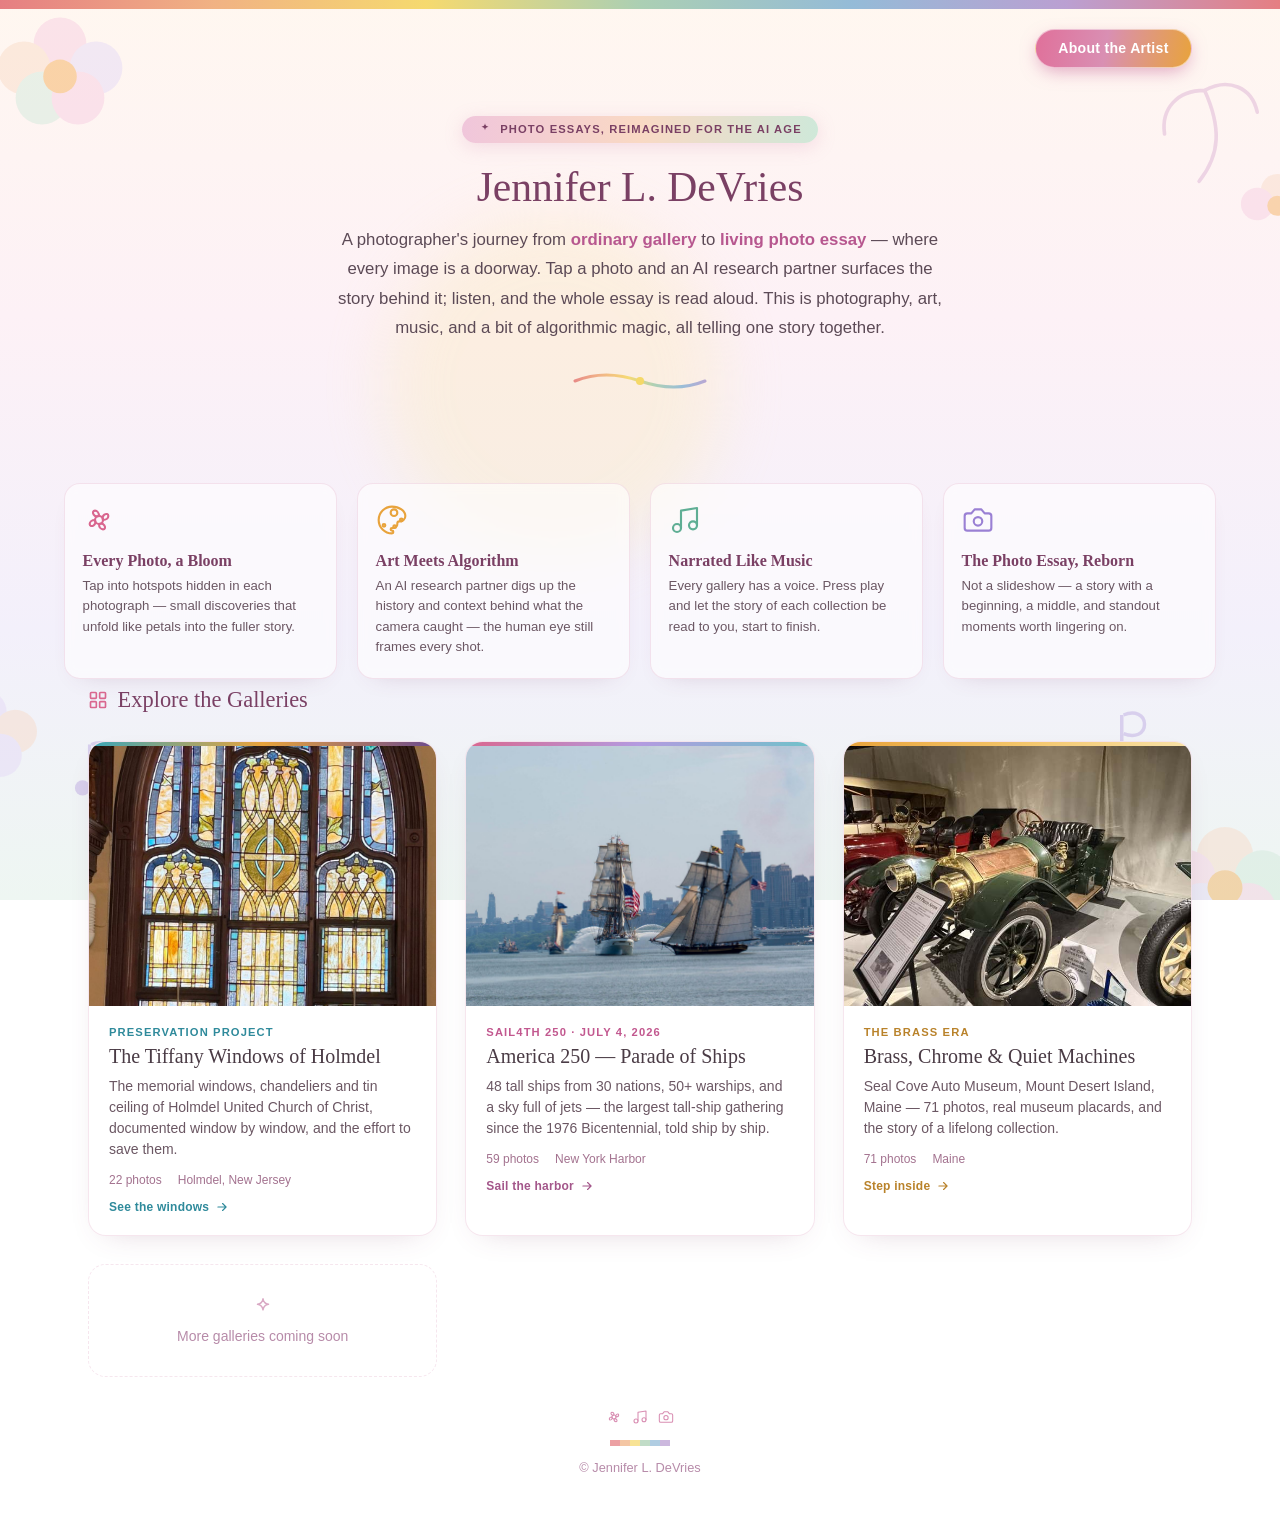
==== commit d9ec0170: "Add Holmdel Tiffany Windows gallery and homepage card Removes upload-to-github.zip that was uploaded" ====
--- a/index.html
+++ b/index.html
@@ -222,6 +222,9 @@
   .card.theme-brass .accent-bar { background: linear-gradient(90deg, #e8a33c, #f4c569, #f9e2a8); }
   .card.theme-patriot .accent-bar { background: linear-gradient(90deg, #d9678f, #b39be0, #6fc2c9); }
 
+  .card.theme-glass .accent-bar { background: linear-gradient(90deg, #3aa6b9, #e8a33c, #6b4a8f); }
+  .card.theme-glass .card-eyebrow { color: #2f8a9b; }
+  .card.theme-glass .cta { color: #2f8a9b; }
   .card:hover {
     border-color: rgba(194, 88, 143, 0.35);
     transform: translateY(-4px);
@@ -479,6 +482,27 @@
          combo). Then upload the new gallery's folder alongside this file.
          =================================================================== -->
 
+    <a class="card theme-glass" href="/holmdel-tiffany-windows/">
+      <div class="accent-bar"></div>
+      <img class="cover" src="holmdel-tiffany-windows-cover.jpg" alt="Arched memorial stained glass window with a central cross, Holmdel United Church of Christ" />
+      <div class="card-body">
+        <p class="card-eyebrow">Preservation project</p>
+        <h2>The Tiffany Windows of Holmdel</h2>
+        <p class="desc">
+          The memorial windows, chandeliers and tin ceiling of Holmdel United
+          Church of Christ, documented window by window, and the effort to save them.
+        </p>
+        <div class="meta">
+          <span>22 photos</span>
+          <span>Holmdel, New Jersey</span>
+        </div>
+        <span class="cta">
+          See the windows
+          <svg width="14" height="14" viewBox="0 0 24 24" fill="none" stroke="currentColor" stroke-width="2" stroke-linecap="round" stroke-linejoin="round"><path d="M5 12h14M13 6l6 6-6 6"/></svg>
+        </span>
+      </div>
+    </a>
+
     <a class="card theme-patriot" href="/america250-parade-of-ships/">
       <div class="accent-bar"></div>
       <img class="cover" src="america250-parade-of-ships-cover.jpg" alt="Three tall ships and a fireboat on the Hudson River with the Manhattan skyline behind them" />
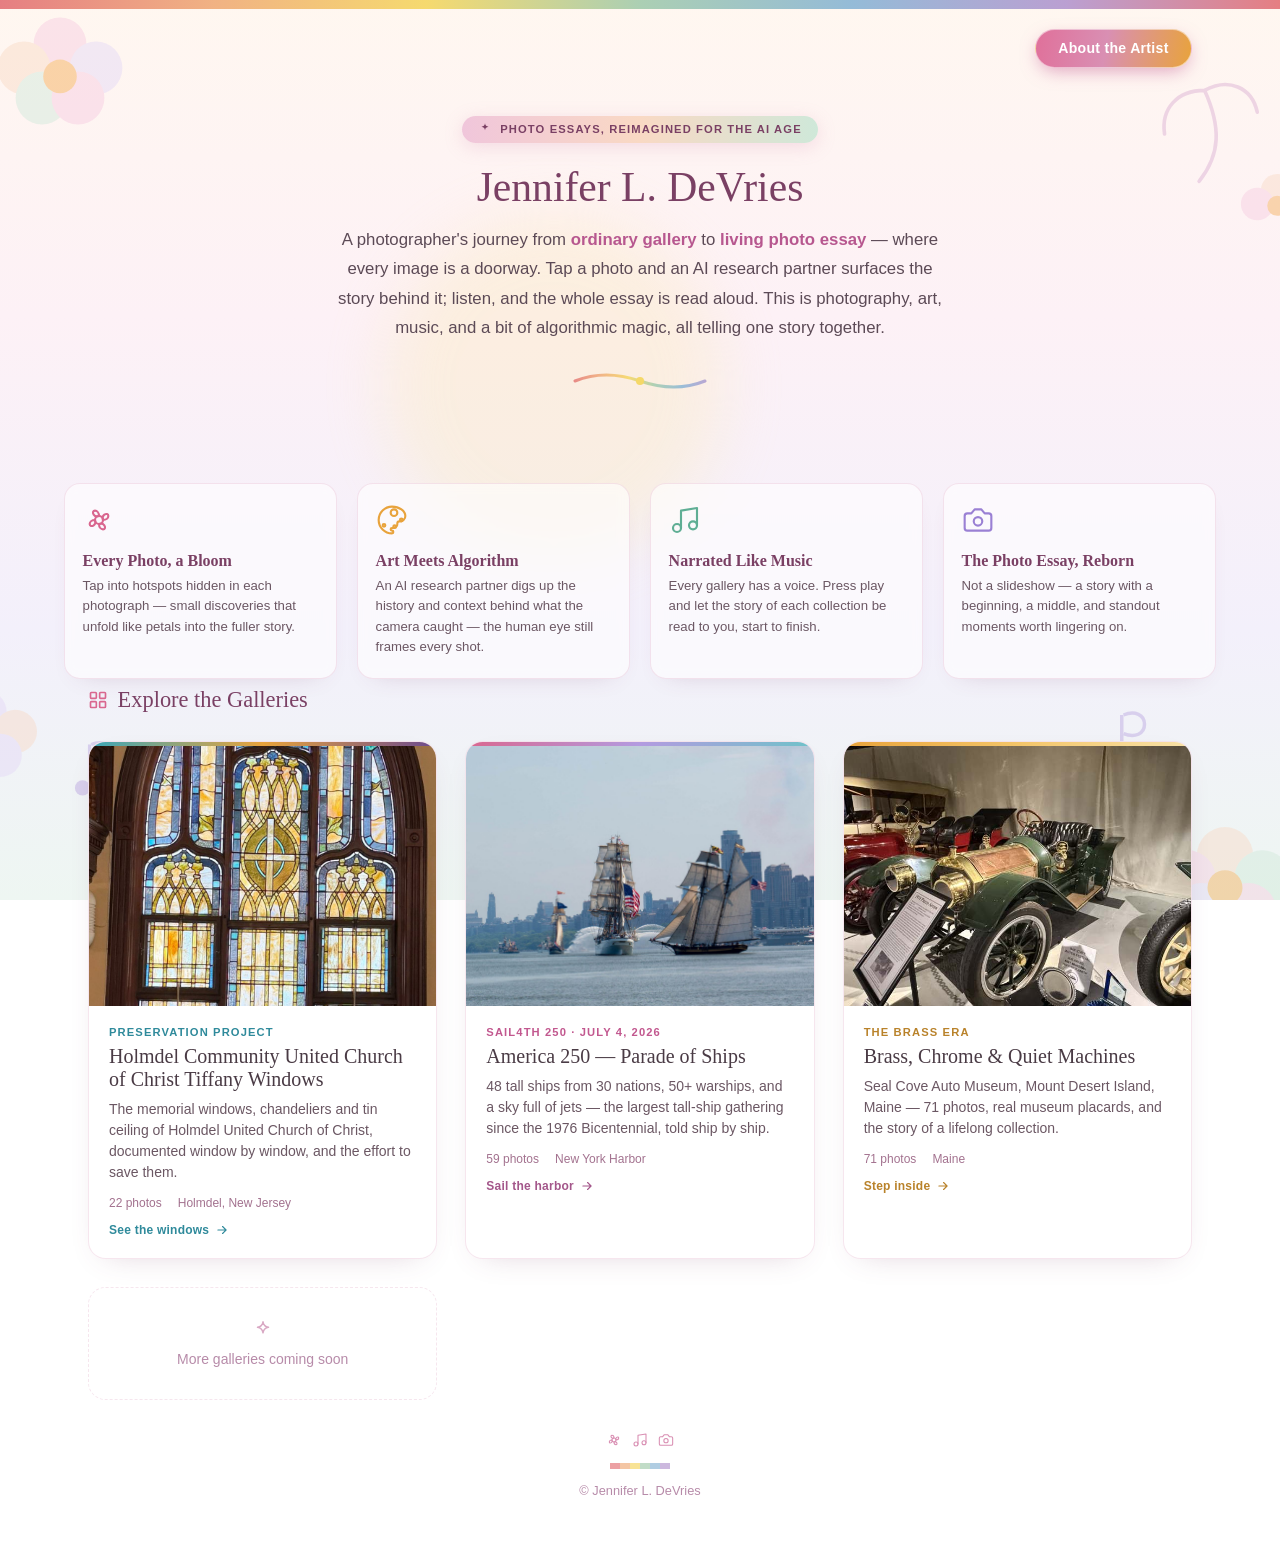
==== commit 2b571e79: "HCUCC Tiffany Windows: church styling, new name and address - Styled throughout to match holmdelucc." ====
--- a/index.html
+++ b/index.html
@@ -482,12 +482,12 @@
          combo). Then upload the new gallery's folder alongside this file.
          =================================================================== -->
 
-    <a class="card theme-glass" href="/holmdel-tiffany-windows/">
+    <a class="card theme-glass" href="/hcucc-tiffany-windows/">
       <div class="accent-bar"></div>
-      <img class="cover" src="holmdel-tiffany-windows-cover.jpg" alt="Arched memorial stained glass window with a central cross, Holmdel United Church of Christ" />
+      <img class="cover" src="hcucc-tiffany-windows-cover.jpg" alt="Arched memorial stained glass window with a central cross, Holmdel Community United Church of Christ" />
       <div class="card-body">
         <p class="card-eyebrow">Preservation project</p>
-        <h2>The Tiffany Windows of Holmdel</h2>
+        <h2>Holmdel Community United Church of Christ Tiffany Windows</h2>
         <p class="desc">
           The memorial windows, chandeliers and tin ceiling of Holmdel United
           Church of Christ, documented window by window, and the effort to save them.
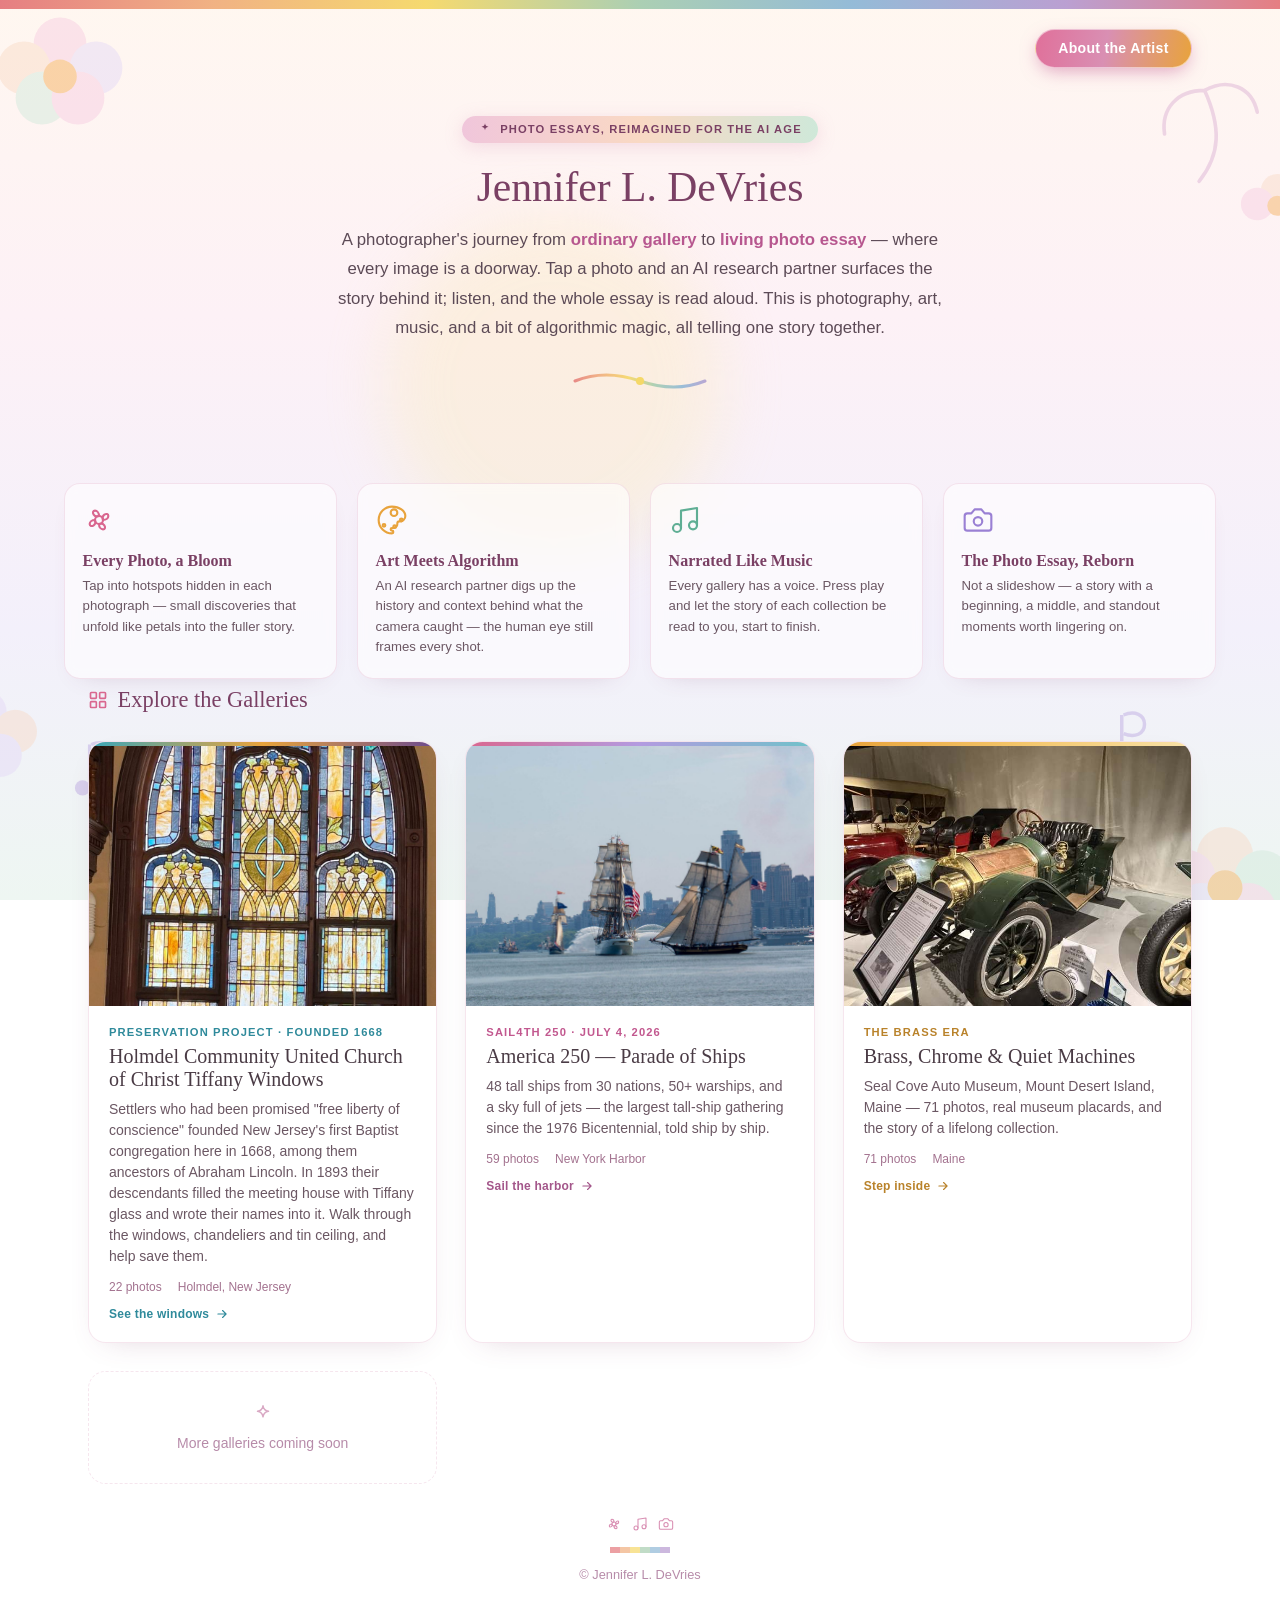
==== commit d32d4616: "Portfolio: tell the church's story on the Tiffany windows card Co-Authored-By: Claude Opus 5.5 <nore" ====
--- a/index.html
+++ b/index.html
@@ -486,11 +486,14 @@
       <div class="accent-bar"></div>
       <img class="cover" src="hcucc-tiffany-windows-cover.jpg" alt="Arched memorial stained glass window with a central cross, Holmdel Community United Church of Christ" />
       <div class="card-body">
-        <p class="card-eyebrow">Preservation project</p>
+        <p class="card-eyebrow">Preservation project · Founded 1668</p>
         <h2>Holmdel Community United Church of Christ Tiffany Windows</h2>
         <p class="desc">
-          The memorial windows, chandeliers and tin ceiling of Holmdel United
-          Church of Christ, documented window by window, and the effort to save them.
+          Settlers who had been promised "free liberty of conscience" founded New Jersey's
+          first Baptist congregation here in 1668, among them ancestors of
+          Abraham Lincoln. In 1893 their descendants filled the meeting house
+          with Tiffany glass and wrote their names into it. Walk through the
+          windows, chandeliers and tin ceiling, and help save them.
         </p>
         <div class="meta">
           <span>22 photos</span>
